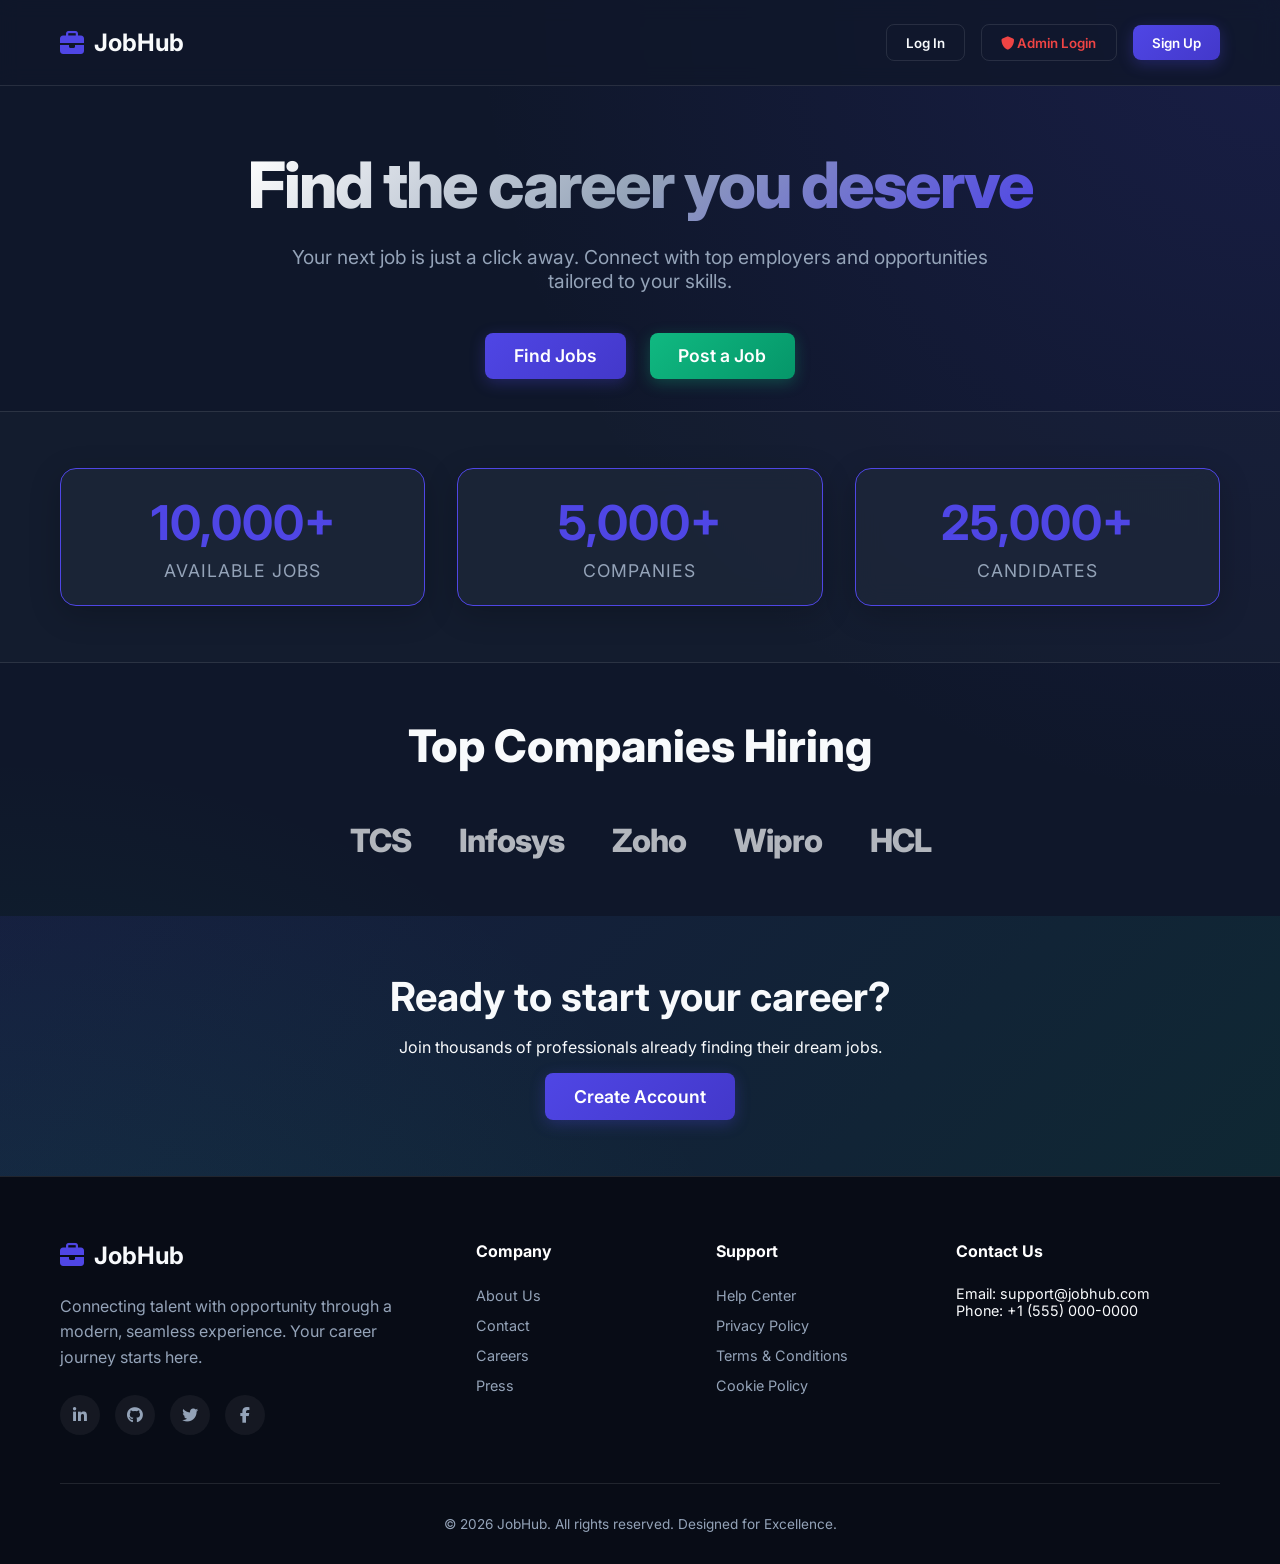
==== frontend/index.html @ 9da3684f "Initial commit for public repository" ====
<!DOCTYPE html>
<html lang="en">

<head>
    <meta charset="UTF-8">
    <meta name="viewport" content="width=device-width, initial-scale=1.0">
    <title>JobHub - Find Your Dream Career</title>
    <link href="https://fonts.googleapis.com/css2?family=Inter:wght@300;400;500;600;700&display=swap" rel="stylesheet">
    <link rel="stylesheet" href="css/style.css">
    <link rel="stylesheet" href="https://cdnjs.cloudflare.com/ajax/libs/font-awesome/6.4.0/css/all.min.css">
</head>

<body>
    <div id="toast-container"></div>

    <nav class="navbar">
        <div class="container nav-content">
            <div class="logo">
                <i class="fa-solid fa-briefcase"></i> JobHub
            </div>
            <div class="nav-links">
                <button class="btn btn-ghost" onclick="showLogin()">Log In</button>
                <button class="btn btn-ghost" style="color:var(--danger)" onclick="showLogin()"><i
                        class="fa-solid fa-shield"></i> Admin Login</button>
                <button class="btn btn-primary" onclick="showRegister()">Sign Up</button>
            </div>
        </div>
    </nav>

    <main class="hero-section">
        <div class="container hero-content">
            <div class="hero-text">
                <h1 class="fade-in">Find the career you deserve</h1>
                <p class="fade-in delay-1" style="max-width: 700px; margin: 0 auto 2.5rem;">
                    Your next job is just a click away. Connect with top employers and opportunities tailored to your
                    skills.
                </p>
                <div class="hero-buttons fade-in delay-2">
                    <button class="btn btn-primary btn-lg" onclick="showRegister('ROLE_JOB_SEEKER')">Find Jobs</button>
                    <button class="btn btn-secondary btn-lg" onclick="showRegister('ROLE_RECRUITER')">Post a
                        Job</button>
                </div>
            </div>
        </div>
    </main>

    <!-- Stats Section -->
    <section class="stats-section">
        <div class="container stats-grid-home">
            <div class="glass-card stat-item-home">
                <h2>10,000+</h2>
                <p>Available Jobs</p>
            </div>
            <div class="glass-card stat-item-home">
                <h2>5,000+</h2>
                <p>Companies</p>
            </div>
            <div class="glass-card stat-item-home">
                <h2>25,000+</h2>
                <p>Candidates</p>
            </div>
        </div>
    </section>

    <!-- Companies Section -->
    <section class="companies-section">
        <div class="container">
            <div class="section-title">
                <h2>Top Companies Hiring</h2>
            </div>
            <div class="companies-grid">
                <span class="company-logo">TCS</span>
                <span class="company-logo">Infosys</span>
                <span class="company-logo">Zoho</span>
                <span class="company-logo">Wipro</span>
                <span class="company-logo">HCL</span>
            </div>
        </div>
    </section>

    <!-- CTA Section -->
    <section class="cta-section">
        <div class="container">
            <div class="cta-content">
                <h2>Ready to start your career?</h2>
                <p class="text-muted mb-4 mt-2">Join thousands of professionals already finding their dream jobs.</p>
                <button class="btn btn-primary btn-lg mt-3" onclick="showRegister()">Create Account</button>
            </div>
        </div>
    </section>

    <!-- Footer -->
    <footer class="footer">
        <div class="container">
            <div class="footer-grid">
                <div class="footer-about">
                    <div class="footer-logo">
                        <i class="fa-solid fa-briefcase"></i> JobHub
                    </div>
                    <p>Connecting talent with opportunity through a modern, seamless experience. Your career journey
                        starts here.</p>
                    <div class="social-icons">
                        <a href="#"><i class="fa-brands fa-linkedin-in"></i></a>
                        <a href="#"><i class="fa-brands fa-github"></i></a>
                        <a href="#"><i class="fa-brands fa-twitter"></i></a>
                        <a href="#"><i class="fa-brands fa-facebook-f"></i></a>
                    </div>
                </div>
                <div class="footer-links">
                    <h4>Company</h4>
                    <ul>
                        <li><a href="#">About Us</a></li>
                        <li><a href="#">Contact</a></li>
                        <li><a href="#">Careers</a></li>
                        <li><a href="#">Press</a></li>
                    </ul>
                </div>
                <div class="footer-links">
                    <h4>Support</h4>
                    <ul>
                        <li><a href="#">Help Center</a></li>
                        <li><a href="#">Privacy Policy</a></li>
                        <li><a href="#">Terms & Conditions</a></li>
                        <li><a href="#">Cookie Policy</a></li>
                    </ul>
                </div>
                <div class="footer-links">
                    <h4>Contact Us</h4>
                    <p class="text-muted" style="font-size: 0.9rem;">Email: support@jobhub.com</p>
                    <p class="text-muted mt-2" style="font-size: 0.9rem;">Phone: +1 (555) 000-0000</p>
                </div>
            </div>
            <div class="footer-bottom">
                &copy; 2026 JobHub. All rights reserved. Designed for Excellence.
            </div>
        </div>
    </footer>

    <!-- Modal Overlay -->
    <div class="modal-overlay" id="auth-modal">
        <div class="modal-container glass-card">
            <span class="close-btn" onclick="closeModal()"><i class="fa-solid fa-times"></i></span>

            <!-- Login Form -->
            <div id="login-form" class="auth-form active">
                <h2>Welcome Back</h2>
                <p class="subtitle">Log in to manage your career</p>
                <form onsubmit="handleLogin(event)">
                    <div class="input-group">
                        <label for="login-email">Email</label>
                        <div class="input-icon">
                            <i class="fa-regular fa-envelope"></i>
                            <input type="email" id="login-email" placeholder="you@example.com" required>
                        </div>
                    </div>
                    <div class="input-group">
                        <label for="login-password">Password</label>
                        <div class="input-icon">
                            <i class="fa-solid fa-lock"></i>
                            <input type="password" id="login-password" placeholder="********" required>
                        </div>
                    </div>
                    <button type="submit" class="btn btn-primary btn-full">Sign In</button>
                </form>
                <div class="auth-switch">
                    Don't have an account? <a href="#" onclick="showRegister()">Sign up</a>
                </div>
            </div>

            <!-- Register Form -->
            <div id="register-form" class="auth-form" style="display: none;">
                <h2>Create Account</h2>
                <p class="subtitle">Join thousands of professionals</p>
                <form onsubmit="handleRegister(event)">
                    <div class="input-group">
                        <label for="reg-name">Full Name</label>
                        <div class="input-icon">
                            <i class="fa-regular fa-user"></i>
                            <input type="text" id="reg-name" placeholder="John Doe" required>
                        </div>
                    </div>
                    <div class="input-group">
                        <label for="reg-email">Email</label>
                        <div class="input-icon">
                            <i class="fa-regular fa-envelope"></i>
                            <input type="email" id="reg-email" placeholder="yourname@gmail.com" pattern=".+@gmail\.com"
                                title="Please use a @gmail.com address" required>
                        </div>
                    </div>
                    <div class="input-group">
                        <label for="reg-password">Password</label>
                        <div class="input-icon">
                            <i class="fa-solid fa-lock"></i>
                            <input type="password" id="reg-password" placeholder="********" required>
                        </div>
                    </div>
                    <div class="input-group">
                        <label for="reg-role">I want to...</label>
                        <select id="reg-role" class="styled-select" required
                            onchange="toggleRecruiterFields(this.value)">
                            <option value="ROLE_JOB_SEEKER">Find a job (Job Seeker)</option>
                            <option value="ROLE_RECRUITER">Hire talent (Recruiter)</option>
                        </select>
                    </div>

                    <div id="recruiter-fields" style="display: none;">
                        <div class="input-group">
                            <label for="reg-company-name">Company Name</label>
                            <div class="input-icon">
                                <i class="fa-solid fa-building"></i>
                                <input type="text" id="reg-company-name" placeholder="Acme Corp">
                            </div>
                        </div>
                        <div class="input-group">
                            <label for="reg-company-email">Official Company Email</label>
                            <div class="input-icon">
                                <i class="fa-solid fa-envelope-circle-check"></i>
                                <input type="email" id="reg-company-email" placeholder="hr@company.com">
                            </div>
                        </div>
                        <div class="input-group">
                            <label for="reg-company-website">Company Website</label>
                            <div class="input-icon">
                                <i class="fa-solid fa-globe"></i>
                                <input type="url" id="reg-company-website" placeholder="https://company.com">
                            </div>
                        </div>
                        <div class="input-group">
                            <label for="reg-company-id">Company Registration ID</label>
                            <div class="input-icon">
                                <i class="fa-solid fa-id-card"></i>
                                <input type="text" id="reg-company-id" placeholder="REG-123456">
                            </div>
                        </div>
                    </div>
                    <button type="submit" class="btn btn-primary btn-full">Create Account</button>
                </form>
                <div class="auth-switch">
                    Already have an account? <a href="#" onclick="showLogin()">Log in</a>
                </div>
            </div>
        </div>
    </div>

    <!-- Scripts -->
    <script src="js/api.js"></script>
    <script src="js/app.js"></script>
    <script>
        // Check if already logged in
        document.addEventListener('DOMContentLoaded', () => {
            const token = localStorage.getItem('token');
            const role = localStorage.getItem('role');
            if (token && role) {
                redirectBasedOnRole(role);
            }
        });
    </script>
</body>

</html>
---- frontend/css/style.css ----
:root {
    --primary: #4F46E5;
    --primary-hover: #4338CA;
    --secondary: #10B981;
    --secondary-hover: #059669;
    --dark-bg: #0F172A;
    --dark-card: rgba(30, 41, 59, 0.7);
    --text-light: #F8FAFC;
    --text-muted: #94A3B8;
    --danger: #EF4444;
    --glass-border: rgba(255, 255, 255, 0.1);
}

* {
    margin: 0;
    padding: 0;
    box-sizing: border-box;
    font-family: 'Inter', sans-serif;
}

body {
    background-color: var(--dark-bg);
    color: var(--text-light);
    min-height: 100vh;
    overflow-x: hidden;
    background-image: radial-gradient(circle at top right, rgba(79, 70, 229, 0.15), transparent 40%),
        radial-gradient(circle at bottom left, rgba(16, 185, 129, 0.15), transparent 40%);
}

.container {
    max-width: 1200px;
    margin: 0 auto;
    padding: 0 20px;
}

/* Typography & Utils */
h1,
h2,
h3,
h4 {
    font-weight: 700;
}

a {
    color: var(--primary);
    text-decoration: none;
    transition: all 0.3s;
}

a:hover {
    color: var(--primary-hover);
}

.mt-3 {
    margin-top: 1rem;
}

/* Buttons */
.btn {
    display: inline-block;
    padding: 0.6rem 1.2rem;
    border-radius: 8px;
    font-weight: 600;
    border: none;
    cursor: pointer;
    transition: all 0.3s ease;
    text-align: center;
}

.btn-primary {
    background: linear-gradient(135deg, var(--primary), var(--primary-hover));
    color: white;
    box-shadow: 0 4px 15px rgba(79, 70, 229, 0.3);
}

.btn-primary:hover {
    transform: translateY(-2px);
    box-shadow: 0 6px 20px rgba(79, 70, 229, 0.4);
}

.btn-secondary {
    background: linear-gradient(135deg, var(--secondary), var(--secondary-hover));
    color: white;
    box-shadow: 0 4px 15px rgba(16, 185, 129, 0.3);
}

.btn-secondary:hover {
    transform: translateY(-2px);
    box-shadow: 0 6px 20px rgba(16, 185, 129, 0.4);
}

.btn-ghost {
    background: transparent;
    color: var(--text-light);
    border: 1px solid var(--glass-border);
}

.btn-ghost:hover {
    background: rgba(255, 255, 255, 0.05);
}

.btn-danger {
    background: var(--danger);
    color: white;
}

.btn-lg {
    padding: 0.8rem 1.8rem;
    font-size: 1.1rem;
}

.btn-full {
    width: 100%;
}

/* Glassmorphism Cards */
.glass-card {
    background: var(--dark-card);
    backdrop-filter: blur(12px);
    -webkit-backdrop-filter: blur(12px);
    border: 1px solid var(--glass-border);
    border-radius: 16px;
    padding: 24px;
    box-shadow: 0 8px 32px rgba(0, 0, 0, 0.2);
    transition: transform 0.3s ease, box-shadow 0.3s ease;
}

.glass-card:hover {
    transform: translateY(-5px);
    border-color: rgba(255, 255, 255, 0.2);
}

/* Navbar */
.navbar {
    padding: 1.5rem 0;
    position: sticky;
    top: 0;
    z-index: 100;
    background: rgba(15, 23, 42, 0.8);
    backdrop-filter: blur(10px);
    border-bottom: 1px solid var(--glass-border);
}

.nav-content {
    display: flex;
    justify-content: space-between;
    align-items: center;
}

.logo {
    font-size: 1.5rem;
    font-weight: 700;
    color: var(--text-light);
    display: flex;
    align-items: center;
    gap: 10px;
}

.logo i {
    color: var(--primary);
}

.nav-links {
    display: flex;
    gap: 1rem;
    align-items: center;
}

/* Hero Section */
.hero-section {
    padding: 4rem 0 2rem;
    position: relative;
    z-index: 10;
}

.hero-content {
    display: flex;
    flex-direction: column;
    align-items: center;
    justify-content: center;
    text-align: center;
    gap: 2rem;
}

.hero-text h1 {
    font-size: 4rem;
    line-height: 1.1;
    margin-bottom: 1.5rem;
    background: linear-gradient(135deg, #fff 0%, #94A3B8 50%, #4F46E5 100%);
    -webkit-background-clip: text;
    background-clip: text;
    -webkit-text-fill-color: transparent;
    font-weight: 800;
    letter-spacing: -2px;
}

.text-gradient-premium {
    background: linear-gradient(135deg, #4F46E5, #10B981);
    -webkit-background-clip: text;
    background-clip: text;
    -webkit-text-fill-color: transparent;
}

.hero-text p {
    font-size: 1.2rem;
    color: var(--text-muted);
    margin-bottom: 2.5rem;
}

.hero-buttons {
    display: flex;
    gap: 1.5rem;
    justify-content: center;
    width: 100%;
}

/* Modals & Forms */
.modal-overlay {
    position: fixed;
    top: 0;
    left: 0;
    width: 100%;
    height: 100%;
    background: rgba(0, 0, 0, 0.6);
    backdrop-filter: blur(5px);
    display: flex;
    align-items: flex-start;
    /* Start from top to allow scrolling */
    justify-content: center;
    z-index: 1000;
    opacity: 0;
    pointer-events: none;
    transition: all 0.3s ease;
    overflow-y: auto;
    /* Allow overlay to scroll */
    padding: 2rem 1rem;
    /* Space around the modal */
}

.modal-overlay.active {
    opacity: 1;
    pointer-events: all;
}

.modal-container {
    width: 100%;
    max-width: 450px;
    position: relative;
    transform: scale(0.95);
    transition: transform 0.3s ease;
    margin: auto;
    /* Centering helper within flex-start overlay */
}

.modal-overlay.active .modal-container {
    transform: scale(1);
}

.close-btn {
    position: absolute;
    top: 15px;
    right: 20px;
    font-size: 1.2rem;
    cursor: pointer;
    color: var(--text-muted);
}

.close-btn:hover {
    color: white;
}

.auth-form {
    display: none;
}

.auth-form.active {
    display: block;
    animation: fadeIn 0.4s ease forwards;
}

.subtitle {
    color: var(--text-muted);
    margin-bottom: 1.5rem;
}

/* Inputs */
.input-group {
    margin-bottom: 1.2rem;
}

.input-group label {
    display: block;
    margin-bottom: 0.5rem;
    font-size: 0.9rem;
    color: var(--text-muted);
}

.input-icon {
    position: relative;
    display: flex;
    align-items: center;
}

.input-icon i {
    position: absolute;
    left: 15px;
    color: var(--text-muted);
}

.input-icon input,
.styled-select,
.styled-textarea {
    width: 100%;
    padding: 12px 15px 12px 40px;
    background: rgba(0, 0, 0, 0.2);
    border: 1px solid var(--glass-border);
    border-radius: 8px;
    color: white;
    font-size: 1rem;
    outline: none;
    transition: border-color 0.3s;
}

.styled-select,
.styled-textarea {
    padding-left: 15px;
}

.input-icon input:focus,
.styled-select:focus,
.styled-textarea:focus {
    border-color: var(--primary);
}

.auth-switch {
    text-align: center;
    margin-top: 1.5rem;
    font-size: 0.9rem;
    color: var(--text-muted);
}

/* Animations */
@keyframes fadeIn {
    from {
        opacity: 0;
        transform: translateY(10px);
    }

    to {
        opacity: 1;
        transform: translateY(0);
    }
}

.fade-in {
    opacity: 0;
    animation: fadeIn 0.8s ease forwards;
}

.delay-1 {
    animation-delay: 0.2s;
}

.delay-2 {
    animation-delay: 0.4s;
}

.delay-3 {
    animation-delay: 0.6s;
}

/* Dashboard Layout */
.dashboard-container {
    display: grid;
    grid-template-columns: 250px 1fr;
    gap: 2rem;
    padding: 2rem 0;
}

.sidebar .nav-item {
    display: block;
    padding: 12px 20px;
    color: var(--text-muted);
    border-radius: 8px;
    margin-bottom: 8px;
    transition: all 0.3s;
    cursor: pointer;
}

.sidebar .nav-item:hover,
.sidebar .nav-item.active {
    background: rgba(79, 70, 229, 0.1);
    color: var(--primary);
}

.sidebar .nav-item i {
    margin-right: 10px;
    width: 20px;
}

/* Job Cards List */
.jobs-list {
    display: grid;
    gap: 1.5rem;
}

.job-item {
    display: flex;
    justify-content: space-between;
    align-items: center;
}

.job-details h3 {
    margin-bottom: 0.5rem;
}

.job-meta {
    display: flex;
    gap: 15px;
    color: var(--text-muted);
    font-size: 0.9rem;
}

.job-meta i {
    margin-right: 5px;
}

/* Toast Notifications */
#toast-container {
    position: fixed;
    bottom: 20px;
    right: 20px;
    z-index: 9999;
}

.toast {
    background: var(--dark-card);
    backdrop-filter: blur(10px);
    border-left: 4px solid var(--primary);
    padding: 15px 25px;
    border-radius: 8px;
    margin-top: 10px;
    color: white;
    box-shadow: 0 4px 12px rgba(0, 0, 0, 0.3);
    animation: slideIn 0.3s ease forwards;
    display: flex;
    align-items: center;
    gap: 10px;
}

.toast.error {
    border-left-color: var(--danger);
}

.toast.success {
    border-left-color: var(--secondary);
}

@keyframes slideIn {
    from {
        transform: translateX(100%);
        opacity: 0;
    }

    to {
        transform: translateX(0);
        opacity: 1;
    }
}

/* Futuristic Hero Card */
.futuristic-card {
    position: relative;
    overflow: hidden;
    max-width: 400px;
}

.futuristic-card::before {
    content: '';
    position: absolute;
    top: -50%;
    left: -50%;
    width: 200%;
    height: 200%;
    background: conic-gradient(transparent, var(--primary), transparent 30%);
    animation: rotate 10s linear infinite;
    z-index: -1;
    opacity: 0.3;
}

@keyframes rotate {
    100% {
        transform: rotate(360deg);
    }
}

.match-score {
    position: absolute;
    top: 20px;
    right: 20px;
    width: 50px;
    height: 50px;
    border: 3px solid var(--secondary);
    border-radius: 50%;
    display: flex;
    align-items: center;
    justify-content: center;
    font-size: 0.8rem;
    font-weight: 700;
    color: var(--secondary);
    background: rgba(16, 185, 129, 0.1);
}

.mockup-logo-circle {
    width: 50px;
    height: 50px;
    background: linear-gradient(135deg, #FF3D00, #FFEA00);
    border-radius: 12px;
    display: flex;
    align-items: center;
    justify-content: center;
    font-size: 1.5rem;
    margin-bottom: 15px;
}

.tag-blue {
    background: rgba(59, 130, 246, 0.2) !important;
    color: #60A5FA !important;
}

.tag-purple {
    background: rgba(167, 139, 250, 0.2) !important;
    color: #A78BFA !important;
}

.tag-gold {
    background: rgba(251, 191, 36, 0.2) !important;
    color: #FBBF24 !important;
}

.mockup-footer {
    display: flex;
    justify-content: space-between;
    align-items: center;
}

.salary-box {
    font-size: 0.9rem;
    color: var(--text-muted);
}

.tag {
    padding: 4px 10px;
    border-radius: 6px;
    font-size: 0.8rem;
    background: rgba(255, 255, 255, 0.05);
    margin-right: 5px;
}

/* Landing Page Overhaul Styles */
section {
    padding: 3.5rem 0;
}

.section-title {
    text-align: center;
    margin-bottom: 3rem;
}

.section-title h2 {
    font-size: 2.8rem;
    color: var(--text-light);
    font-weight: 800;
}

/* Stats Section */
.stats-section {
    background: rgba(30, 41, 59, 0.3);
    border-top: 1px solid var(--glass-border);
    border-bottom: 1px solid var(--glass-border);
}

.stats-grid-home {
    display: grid;
    grid-template-columns: repeat(auto-fit, minmax(250px, 1fr));
    gap: 2rem;
}

.stat-item-home {
    text-align: center;
    border-color: var(--primary);
}

.stat-item-home h2 {
    font-size: 3rem;
    color: var(--primary);
    margin-bottom: 0.5rem;
}

.stat-item-home p {
    color: var(--text-muted);
    font-size: 1.1rem;
    text-transform: uppercase;
    letter-spacing: 1px;
}

/* Companies Section */
.companies-grid {
    display: flex;
    flex-wrap: wrap;
    justify-content: center;
    gap: 3rem;
    align-items: center;
    opacity: 0.7;
}

.company-logo {
    font-size: 2rem;
    font-weight: 800;
    color: var(--text-light);
    letter-spacing: -1px;
    transition: opacity 0.3s;
}

.company-logo:hover {
    opacity: 1;
    color: var(--primary);
}

/* Testimonials */
.testimonial-card {
    max-width: 800px;
    margin: 0 auto;
    text-align: center;
}

.testimonial-card blockquote {
    font-size: 1.5rem;
    font-style: italic;
    line-height: 1.6;
    margin-bottom: 1.5rem;
    color: var(--text-light);
}

.testimonial-author {
    color: var(--primary);
    font-weight: 600;
}

/* CTA Section */
.cta-section {
    background: linear-gradient(135deg, rgba(79, 70, 229, 0.1), rgba(16, 185, 129, 0.1));
}

.cta-content {
    text-align: center;
}

.cta-content h2 {
    font-size: 2.5rem;
    margin-bottom: 1rem;
}

/* Footer */
.footer {
    padding: 4rem 0 2rem;
    background: #080C16;
    border-top: 1px solid var(--glass-border);
}

.footer-grid {
    display: grid;
    grid-template-columns: 2fr 1fr 1fr 1.5fr;
    gap: 4rem;
    margin-bottom: 3rem;
}

.footer-logo {
    font-size: 1.5rem;
    font-weight: 700;
    margin-bottom: 1.5rem;
    display: flex;
    align-items: center;
    gap: 10px;
}

.footer-logo i {
    color: var(--primary);
}

.footer-about p {
    color: var(--text-muted);
    line-height: 1.6;
}

.footer-links h4 {
    margin-bottom: 1.5rem;
    color: white;
}

.footer-links ul {
    list-style: none;
}

.footer-links li {
    margin-bottom: 10px;
}

.footer-links a {
    color: var(--text-muted);
    font-size: 0.9rem;
}

.footer-links a:hover {
    color: var(--primary);
}

.social-icons {
    display: flex;
    gap: 15px;
    margin-top: 1.5rem;
}

.social-icons a {
    width: 40px;
    height: 40px;
    border-radius: 50%;
    background: rgba(255, 255, 255, 0.05);
    display: flex;
    align-items: center;
    justify-content: center;
    color: var(--text-muted);
    transition: all 0.3s;
}

.social-icons a:hover {
    background: var(--primary);
    color: white;
    transform: translateY(-3px);
}

.footer-bottom {
    text-align: center;
    padding-top: 2rem;
    border-top: 1px solid var(--glass-border);
    color: var(--text-muted);
    font-size: 0.85rem;
}

@media (max-width: 768px) {
    .hero-content {
        grid-template-columns: 1fr;
        text-align: center;
    }

    .hero-buttons {
        justify-content: center;
    }

    .footer-grid {
        grid-template-columns: 1fr 1fr;
    }
}
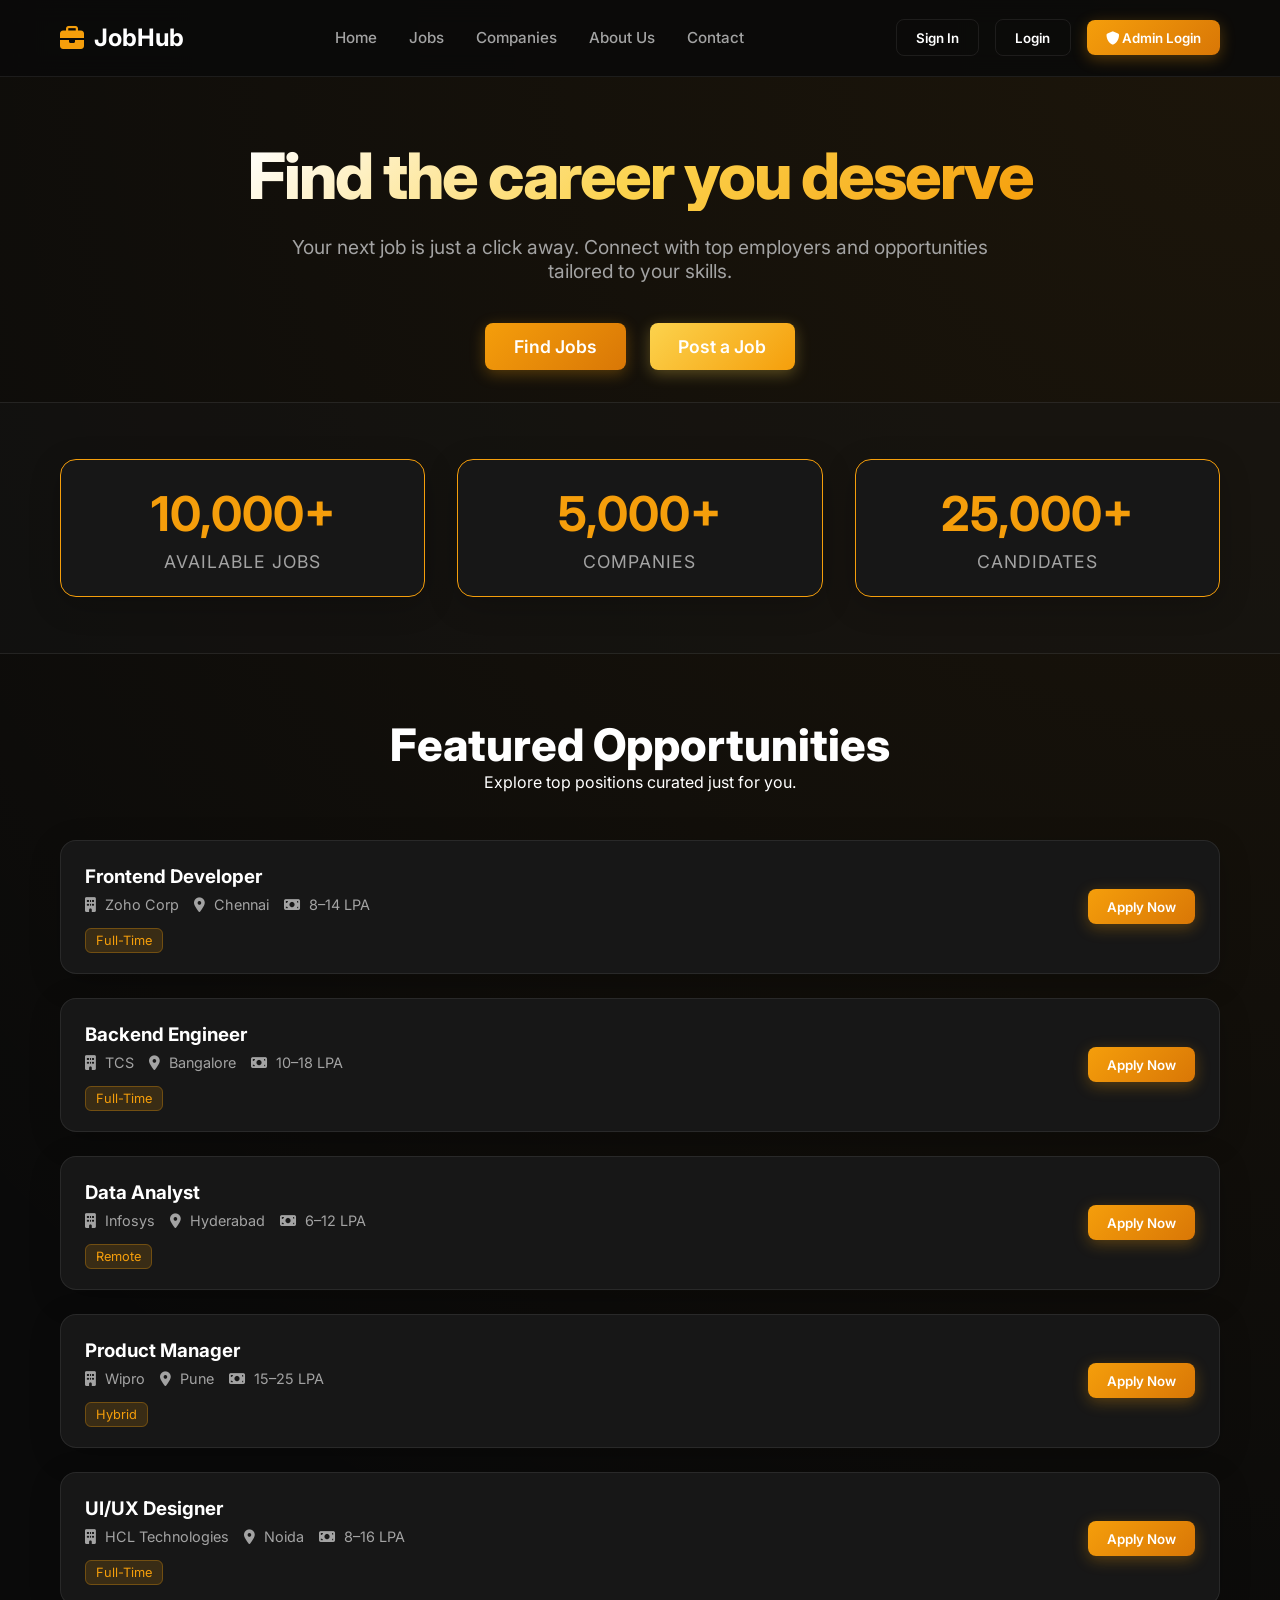
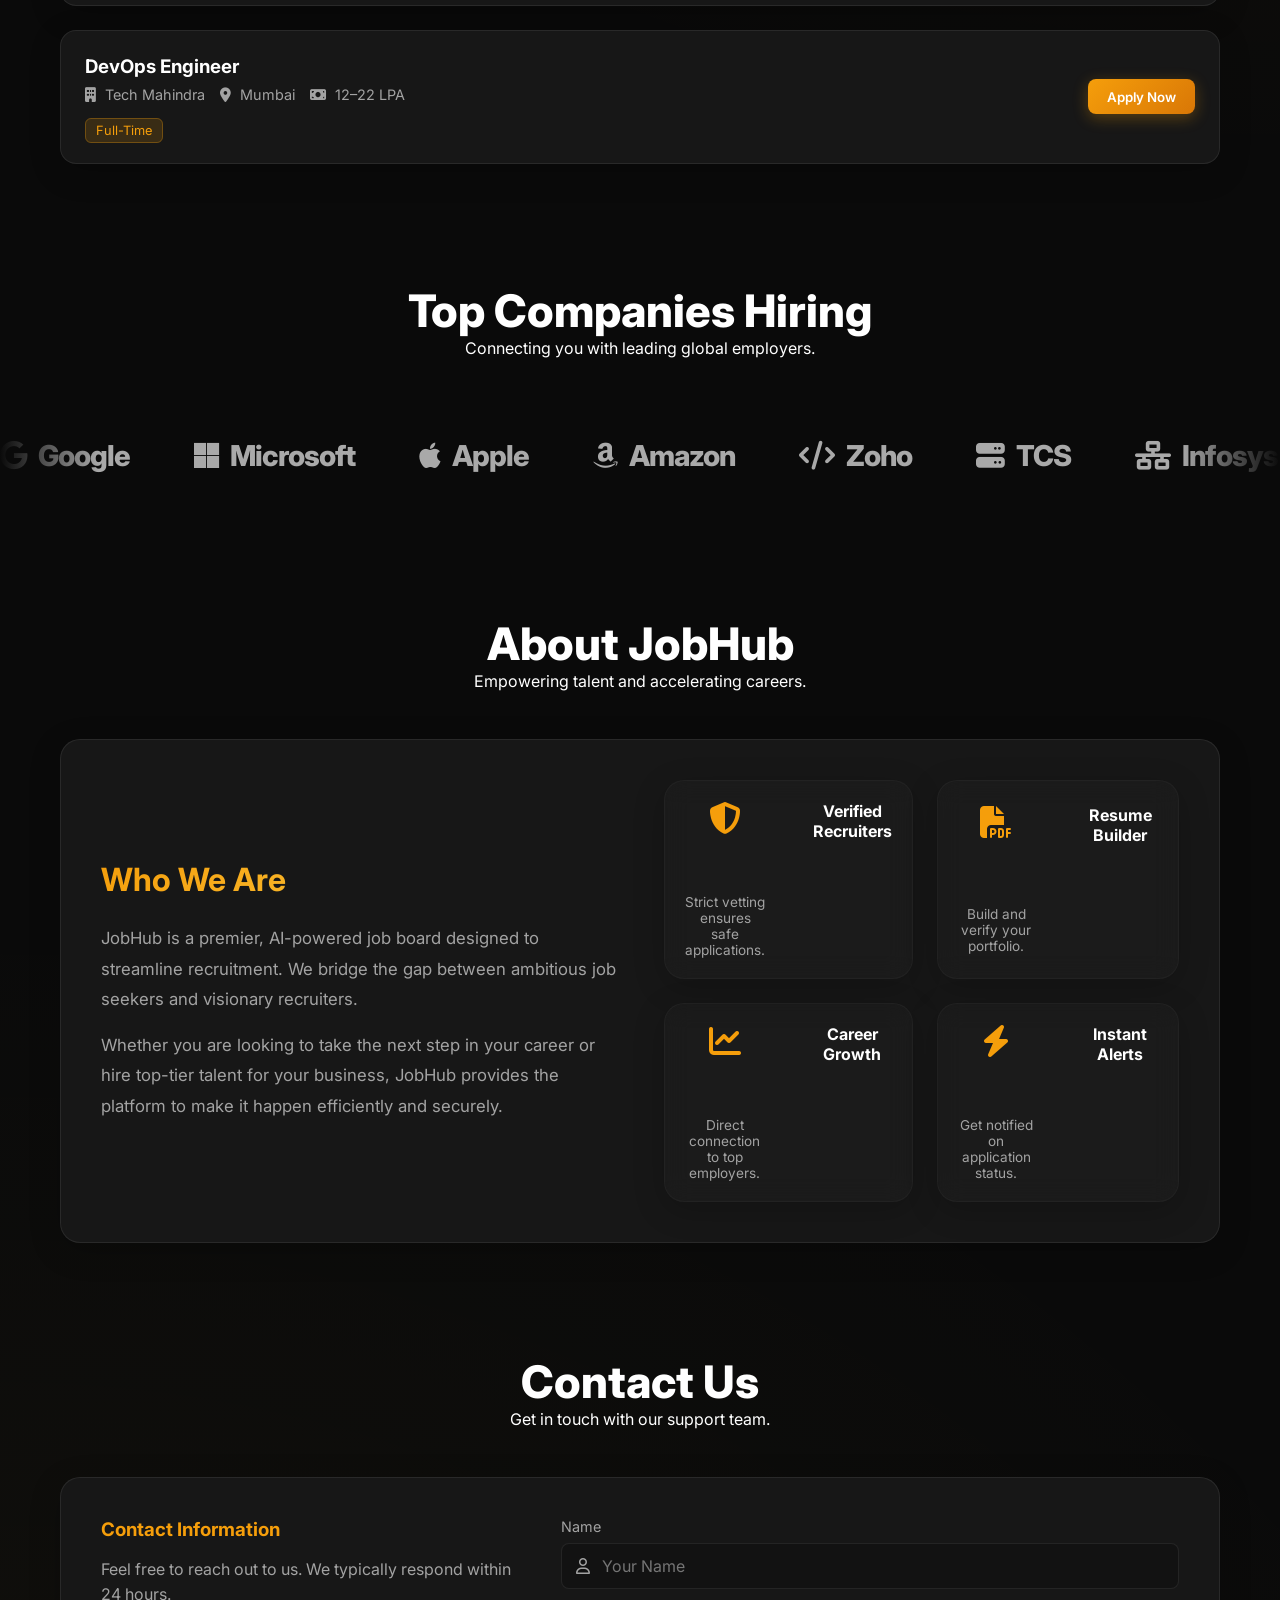
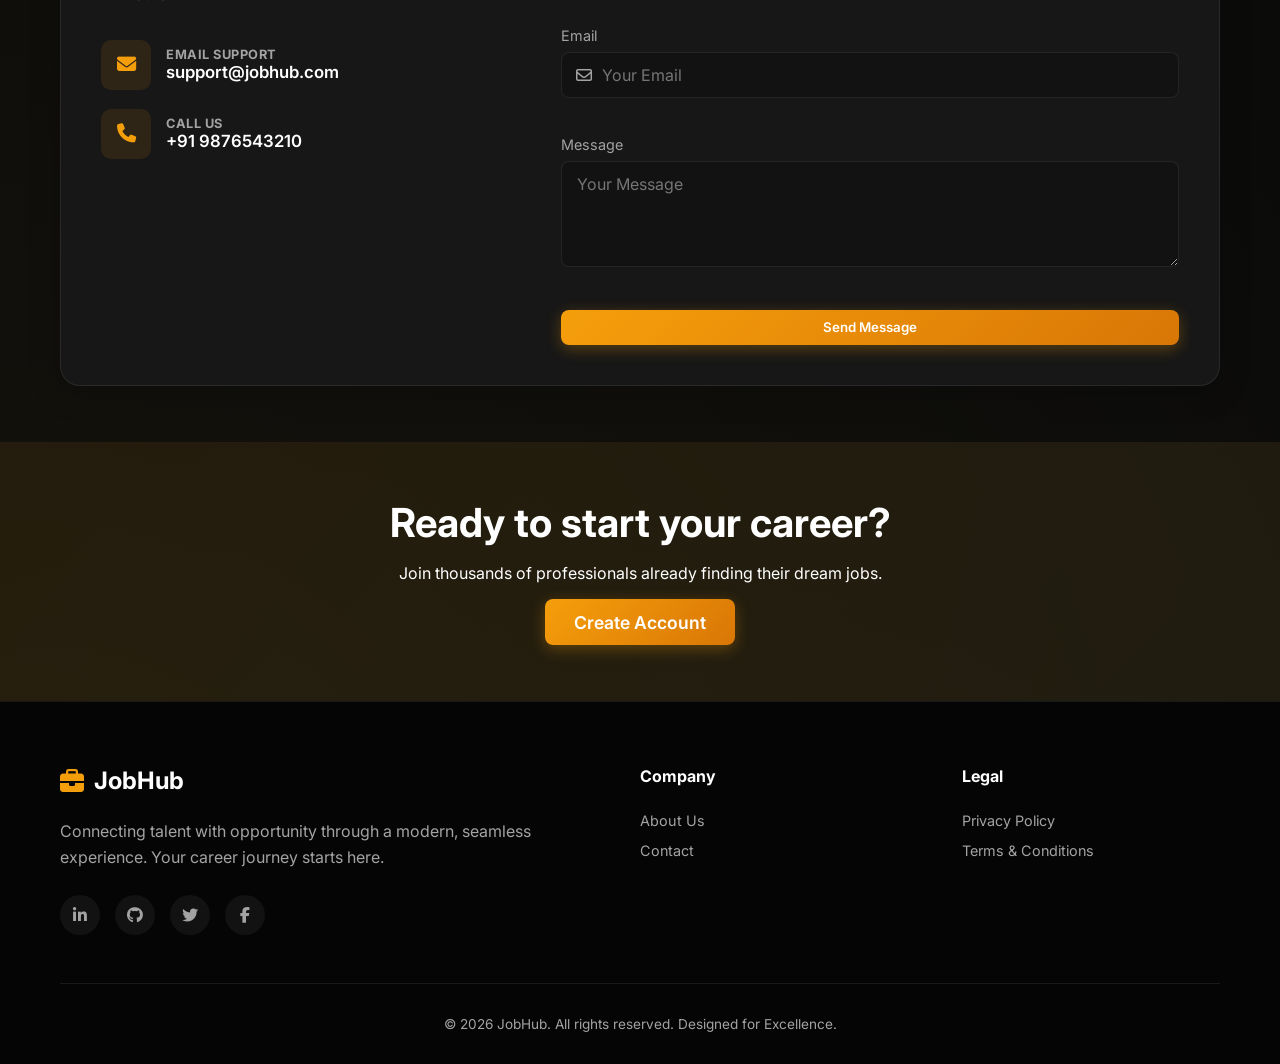
==== commit 4dde6240: "Restructure homepage: new navbar, Featured Jobs, marquee companies, About Us, Contact section, updat" ====
--- a/frontend/index.html
+++ b/frontend/index.html
@@ -18,16 +18,22 @@
             <div class="logo">
                 <i class="fa-solid fa-briefcase"></i> JobHub
             </div>
+            <div class="nav-menu">
+                <a href="#" class="nav-link">Home</a>
+                <a href="#featured-jobs" class="nav-link">Jobs</a>
+                <a href="#companies" class="nav-link">Companies</a>
+                <a href="#about" class="nav-link">About Us</a>
+                <a href="#contact" class="nav-link">Contact</a>
+            </div>
             <div class="nav-links">
-                <button class="btn btn-ghost" onclick="showLogin()">Log In</button>
-                <button class="btn btn-ghost" style="color:var(--danger)" onclick="showLogin()"><i
-                        class="fa-solid fa-shield"></i> Admin Login</button>
-                <button class="btn btn-primary" onclick="showRegister()">Sign Up</button>
+                <button class="btn btn-ghost" onclick="showRegister()">Sign In</button>
+                <button class="btn btn-ghost" onclick="showLogin(false)">Login</button>
+                <button class="btn btn-primary" onclick="showLogin(true)"><i class="fa-solid fa-shield"></i> Admin Login</button>
             </div>
         </div>
     </nav>
 
-    <main class="hero-section">
+    <main id="home" class="hero-section">
         <div class="container hero-content">
             <div class="hero-text">
                 <h1 class="fade-in">Find the career you deserve</h1>
@@ -62,18 +68,155 @@
         </div>
     </section>
 
-    <!-- Companies Section -->
-    <section class="companies-section">
+    <!-- Featured Jobs Section -->
+    <section id="featured-jobs" class="featured-jobs-section" style="padding: 4rem 0;">
+        <div class="container">
+            <div class="section-title">
+                <h2>Featured Opportunities</h2>
+                <p class="text-muted mt-2">Explore top positions curated just for you.</p>
+            </div>
+            <div id="featured-jobs-grid" class="jobs-list mt-4">
+                <!-- Loaded dynamically or filled with fallback mock jobs -->
+            </div>
+        </div>
+    </section>
+
+    <!-- Top Companies Section (Marquee Carousel) -->
+    <section id="companies" class="companies-section">
         <div class="container">
             <div class="section-title">
                 <h2>Top Companies Hiring</h2>
-            </div>
-            <div class="companies-grid">
-                <span class="company-logo">TCS</span>
-                <span class="company-logo">Infosys</span>
-                <span class="company-logo">Zoho</span>
-                <span class="company-logo">Wipro</span>
-                <span class="company-logo">HCL</span>
+                <p class="text-muted mt-2">Connecting you with leading global employers.</p>
+            </div>
+        </div>
+        <div class="companies-carousel">
+            <div class="marquee-track">
+                <!-- 10 unique company items, duplicated for infinite scroll -->
+                <div class="marquee-item"><i class="fa-brands fa-google"></i> Google</div>
+                <div class="marquee-item"><i class="fa-brands fa-microsoft"></i> Microsoft</div>
+                <div class="marquee-item"><i class="fa-brands fa-apple"></i> Apple</div>
+                <div class="marquee-item"><i class="fa-brands fa-amazon"></i> Amazon</div>
+                <div class="marquee-item"><i class="fa-solid fa-code"></i> Zoho</div>
+                <div class="marquee-item"><i class="fa-solid fa-server"></i> TCS</div>
+                <div class="marquee-item"><i class="fa-solid fa-network-wired"></i> Infosys</div>
+                <div class="marquee-item"><i class="fa-brands fa-meta"></i> Meta</div>
+                <div class="marquee-item"><i class="fa-solid fa-bolt"></i> Wipro</div>
+                <div class="marquee-item"><i class="fa-solid fa-terminal"></i> HCL</div>
+                <!-- Duplicate for seamless loop -->
+                <div class="marquee-item"><i class="fa-brands fa-google"></i> Google</div>
+                <div class="marquee-item"><i class="fa-brands fa-microsoft"></i> Microsoft</div>
+                <div class="marquee-item"><i class="fa-brands fa-apple"></i> Apple</div>
+                <div class="marquee-item"><i class="fa-brands fa-amazon"></i> Amazon</div>
+                <div class="marquee-item"><i class="fa-solid fa-code"></i> Zoho</div>
+                <div class="marquee-item"><i class="fa-solid fa-server"></i> TCS</div>
+                <div class="marquee-item"><i class="fa-solid fa-network-wired"></i> Infosys</div>
+                <div class="marquee-item"><i class="fa-brands fa-meta"></i> Meta</div>
+                <div class="marquee-item"><i class="fa-solid fa-bolt"></i> Wipro</div>
+                <div class="marquee-item"><i class="fa-solid fa-terminal"></i> HCL</div>
+            </div>
+        </div>
+    </section>
+
+    <!-- About Us Section -->
+    <section id="about" class="about-section">
+        <div class="container">
+            <div class="section-title">
+                <h2>About JobHub</h2>
+                <p class="text-muted mt-2">Empowering talent and accelerating careers.</p>
+            </div>
+            <div class="glass-card">
+                <div>
+                    <h3 class="text-gradient-premium" style="font-size: 2rem; margin-bottom: 1.5rem;">Who We Are</h3>
+                    <p style="color: var(--text-muted); line-height: 1.8; font-size: 1.05rem;">
+                        JobHub is a premier, AI-powered job board designed to streamline recruitment. We bridge the gap between ambitious job seekers and visionary recruiters.
+                    </p>
+                    <p class="mt-3" style="color: var(--text-muted); line-height: 1.8; font-size: 1.05rem;">
+                        Whether you are looking to take the next step in your career or hire top-tier talent for your business, JobHub provides the platform to make it happen efficiently and securely.
+                    </p>
+                </div>
+                <div style="display: grid; grid-template-columns: 1fr 1fr; gap: 1.5rem;">
+                    <div class="glass-card" style="text-align: center; padding: 20px; background: rgba(255,255,255,0.02); border-color: rgba(255,255,255,0.03); transform: none;">
+                        <i class="fa-solid fa-shield-halved" style="font-size: 2rem; color: var(--primary); margin-bottom: 10px;"></i>
+                        <h4 style="margin-bottom: 5px;">Verified Recruiters</h4>
+                        <p style="font-size: 0.85rem; color: var(--text-muted);">Strict vetting ensures safe applications.</p>
+                    </div>
+                    <div class="glass-card" style="text-align: center; padding: 20px; background: rgba(255,255,255,0.02); border-color: rgba(255,255,255,0.03); transform: none;">
+                        <i class="fa-solid fa-file-pdf" style="font-size: 2rem; color: var(--primary); margin-bottom: 10px;"></i>
+                        <h4 style="margin-bottom: 5px;">Resume Builder</h4>
+                        <p style="font-size: 0.85rem; color: var(--text-muted);">Build and verify your portfolio.</p>
+                    </div>
+                    <div class="glass-card" style="text-align: center; padding: 20px; background: rgba(255,255,255,0.02); border-color: rgba(255,255,255,0.03); transform: none;">
+                        <i class="fa-solid fa-chart-line" style="font-size: 2rem; color: var(--primary); margin-bottom: 10px;"></i>
+                        <h4 style="margin-bottom: 5px;">Career Growth</h4>
+                        <p style="font-size: 0.85rem; color: var(--text-muted);">Direct connection to top employers.</p>
+                    </div>
+                    <div class="glass-card" style="text-align: center; padding: 20px; background: rgba(255,255,255,0.02); border-color: rgba(255,255,255,0.03); transform: none;">
+                        <i class="fa-solid fa-bolt" style="font-size: 2rem; color: var(--primary); margin-bottom: 10px;"></i>
+                        <h4 style="margin-bottom: 5px;">Instant Alerts</h4>
+                        <p style="font-size: 0.85rem; color: var(--text-muted);">Get notified on application status.</p>
+                    </div>
+                </div>
+            </div>
+        </div>
+    </section>
+
+    <!-- Contact Section -->
+    <section id="contact" class="contact-section">
+        <div class="container">
+            <div class="section-title">
+                <h2>Contact Us</h2>
+                <p class="text-muted mt-2">Get in touch with our support team.</p>
+            </div>
+            <div class="glass-card">
+                <div style="display: flex; flex-direction: column; gap: 2rem;">
+                    <div>
+                        <h3 style="margin-bottom: 1rem; color: var(--primary);">Contact Information</h3>
+                        <p style="color: var(--text-muted); line-height: 1.6;">Feel free to reach out to us. We typically respond within 24 hours.</p>
+                    </div>
+                    <div style="display: flex; flex-direction: column; gap: 1.2rem;">
+                        <div style="display: flex; align-items: center; gap: 15px;">
+                            <div style="width: 50px; height: 50px; border-radius: 10px; background: rgba(245,158,11,0.1); display: flex; align-items: center; justify-content: center; color: var(--primary);">
+                                <i class="fa-solid fa-envelope" style="font-size: 1.2rem;"></i>
+                            </div>
+                            <div>
+                                <h4 style="font-size: 0.8rem; color: var(--text-muted); text-transform: uppercase; letter-spacing: 0.5px;">Email Support</h4>
+                                <a href="mailto:support@jobhub.com" style="color: #fff; font-weight: 600; font-size: 1.05rem;">support@jobhub.com</a>
+                            </div>
+                        </div>
+                        <div style="display: flex; align-items: center; gap: 15px;">
+                            <div style="width: 50px; height: 50px; border-radius: 10px; background: rgba(245,158,11,0.1); display: flex; align-items: center; justify-content: center; color: var(--primary);">
+                                <i class="fa-solid fa-phone" style="font-size: 1.2rem;"></i>
+                            </div>
+                            <div>
+                                <h4 style="font-size: 0.8rem; color: var(--text-muted); text-transform: uppercase; letter-spacing: 0.5px;">Call Us</h4>
+                                <a href="tel:+919876543210" style="color: #fff; font-weight: 600; font-size: 1.05rem;">+91 9876543210</a>
+                            </div>
+                        </div>
+                    </div>
+                </div>
+                <div>
+                    <form onsubmit="handleContactSubmit(event)" style="display: flex; flex-direction: column; gap: 1.2rem;">
+                        <div class="input-group">
+                            <label>Name</label>
+                            <div class="input-icon">
+                                <i class="fa-regular fa-user"></i>
+                                <input type="text" id="contact-name" placeholder="Your Name" required>
+                            </div>
+                        </div>
+                        <div class="input-group">
+                            <label>Email</label>
+                            <div class="input-icon">
+                                <i class="fa-regular fa-envelope"></i>
+                                <input type="email" id="contact-email" placeholder="Your Email" required>
+                            </div>
+                        </div>
+                        <div class="input-group">
+                            <label>Message</label>
+                            <textarea id="contact-message" class="styled-select" rows="4" placeholder="Your Message" style="padding-left: 15px; resize: vertical;" required></textarea>
+                        </div>
+                        <button type="submit" class="btn btn-primary btn-full mt-2">Send Message</button>
+                    </form>
+                </div>
             </div>
         </div>
     </section>
@@ -92,13 +235,12 @@
     <!-- Footer -->
     <footer class="footer">
         <div class="container">
-            <div class="footer-grid">
+            <div class="footer-grid" style="grid-template-columns: 2fr 1fr 1fr; gap: 4rem;">
                 <div class="footer-about">
                     <div class="footer-logo">
                         <i class="fa-solid fa-briefcase"></i> JobHub
                     </div>
-                    <p>Connecting talent with opportunity through a modern, seamless experience. Your career journey
-                        starts here.</p>
+                    <p>Connecting talent with opportunity through a modern, seamless experience. Your career journey starts here.</p>
                     <div class="social-icons">
                         <a href="#"><i class="fa-brands fa-linkedin-in"></i></a>
                         <a href="#"><i class="fa-brands fa-github"></i></a>
@@ -109,25 +251,16 @@
                 <div class="footer-links">
                     <h4>Company</h4>
                     <ul>
-                        <li><a href="#">About Us</a></li>
-                        <li><a href="#">Contact</a></li>
-                        <li><a href="#">Careers</a></li>
-                        <li><a href="#">Press</a></li>
+                        <li><a href="#about">About Us</a></li>
+                        <li><a href="#contact">Contact</a></li>
                     </ul>
                 </div>
                 <div class="footer-links">
-                    <h4>Support</h4>
+                    <h4>Legal</h4>
                     <ul>
-                        <li><a href="#">Help Center</a></li>
                         <li><a href="#">Privacy Policy</a></li>
                         <li><a href="#">Terms & Conditions</a></li>
-                        <li><a href="#">Cookie Policy</a></li>
                     </ul>
-                </div>
-                <div class="footer-links">
-                    <h4>Contact Us</h4>
-                    <p class="text-muted" style="font-size: 0.9rem;">Email: support@jobhub.com</p>
-                    <p class="text-muted mt-2" style="font-size: 0.9rem;">Phone: +1 (555) 000-0000</p>
                 </div>
             </div>
             <div class="footer-bottom">
@@ -150,7 +283,7 @@
                         <label for="login-email">Email</label>
                         <div class="input-icon">
                             <i class="fa-regular fa-envelope"></i>
-                            <input type="email" id="login-email" placeholder="you@example.com" required>
+                            <input type="email" id="login-email" placeholder="Email" required>
                         </div>
                     </div>
                     <div class="input-group">
@@ -176,14 +309,14 @@
                         <label for="reg-name">Full Name</label>
                         <div class="input-icon">
                             <i class="fa-regular fa-user"></i>
-                            <input type="text" id="reg-name" placeholder="John Doe" required>
+                            <input type="text" id="reg-name" placeholder="Full Name" required>
                         </div>
                     </div>
                     <div class="input-group">
                         <label for="reg-email">Email</label>
                         <div class="input-icon">
                             <i class="fa-regular fa-envelope"></i>
-                            <input type="email" id="reg-email" placeholder="yourname@gmail.com" pattern=".+@gmail\.com"
+                            <input type="email" id="reg-email" placeholder="Email (Gmail only)" pattern=".+@gmail\.com"
                                 title="Please use a @gmail.com address" required>
                         </div>
                     </div>
@@ -208,35 +341,42 @@
                             <label for="reg-company-name">Company Name</label>
                             <div class="input-icon">
                                 <i class="fa-solid fa-building"></i>
-                                <input type="text" id="reg-company-name" placeholder="Acme Corp">
+                                <input type="text" id="reg-company-name" placeholder="Company Name">
                             </div>
                         </div>
                         <div class="input-group">
                             <label for="reg-company-email">Official Company Email</label>
                             <div class="input-icon">
                                 <i class="fa-solid fa-envelope-circle-check"></i>
-                                <input type="email" id="reg-company-email" placeholder="hr@company.com">
+                                <input type="email" id="reg-company-email" placeholder="Official Email">
                             </div>
                         </div>
                         <div class="input-group">
                             <label for="reg-company-website">Company Website</label>
                             <div class="input-icon">
                                 <i class="fa-solid fa-globe"></i>
-                                <input type="url" id="reg-company-website" placeholder="https://company.com">
+                                <input type="url" id="reg-company-website" placeholder="Website URL">
                             </div>
                         </div>
                         <div class="input-group">
                             <label for="reg-company-id">Company Registration ID</label>
                             <div class="input-icon">
                                 <i class="fa-solid fa-id-card"></i>
-                                <input type="text" id="reg-company-id" placeholder="REG-123456">
-                            </div>
+                                <input type="text" id="reg-company-id" placeholder="Registration ID">
+                            </div>
+                        </div>
+                        <div class="input-group">
+                            <label for="reg-auth-letter">Authorization Letter (PDF/Image)</label>
+                            <input type="file" id="reg-auth-letter" accept=".pdf,.png,.jpg,.jpeg" class="styled-select"
+                                style="padding: 10px;">
+                            <p style="font-size: 0.75rem; color: var(--text-muted); margin-top: 5px;">A letter from your
+                                company proving you are authorized to recruit.</p>
                         </div>
                     </div>
                     <button type="submit" class="btn btn-primary btn-full">Create Account</button>
                 </form>
                 <div class="auth-switch">
-                    Already have an account? <a href="#" onclick="showLogin()">Log in</a>
+                    Already have an account? <a href="#" onclick="showLogin(false)">Log in</a>
                 </div>
             </div>
         </div>
@@ -252,8 +392,81 @@
             const role = localStorage.getItem('role');
             if (token && role) {
                 redirectBasedOnRole(role);
+                return;
             }
+            loadFeaturedJobs();
         });
+
+        async function loadFeaturedJobs() {
+            const grid = document.getElementById('featured-jobs-grid');
+            try {
+                const allJobs = await api.seeker.searchJobs('');
+                const jobs = allJobs.filter(j => j.status === 'APPROVED').slice(0, 6);
+                if (jobs.length === 0) {
+                    showMockJobs(grid);
+                    return;
+                }
+                grid.innerHTML = jobs.map(job => `
+                    <div class="glass-card job-item">
+                        <div class="job-details">
+                            <h3>${job.title}</h3>
+                            <div class="job-meta">
+                                <span><i class="fa-solid fa-building"></i> ${job.recruiter ? job.recruiter.companyName : 'N/A'}</span>
+                                <span><i class="fa-solid fa-location-dot"></i> ${job.location}</span>
+                                <span><i class="fa-solid fa-money-bill"></i> ${job.salary || 'Competitive'} LPA</span>
+                            </div>
+                            <p class="mt-3" style="font-size: 0.9rem; color: var(--text-muted);">${(job.description || '').substring(0, 120)}...</p>
+                        </div>
+                        <button class="btn btn-primary" onclick="showRegister('ROLE_JOB_SEEKER')">Apply Now</button>
+                    </div>
+                `).join('');
+            } catch (e) {
+                showMockJobs(grid);
+            }
+        }
+
+        function showMockJobs(grid) {
+            const mockJobs = [
+                { title: 'Frontend Developer', company: 'Zoho Corp', location: 'Chennai', salary: '8–14 LPA', tag: 'Full-Time' },
+                { title: 'Backend Engineer', company: 'TCS', location: 'Bangalore', salary: '10–18 LPA', tag: 'Full-Time' },
+                { title: 'Data Analyst', company: 'Infosys', location: 'Hyderabad', salary: '6–12 LPA', tag: 'Remote' },
+                { title: 'Product Manager', company: 'Wipro', location: 'Pune', salary: '15–25 LPA', tag: 'Hybrid' },
+                { title: 'UI/UX Designer', company: 'HCL Technologies', location: 'Noida', salary: '8–16 LPA', tag: 'Full-Time' },
+                { title: 'DevOps Engineer', company: 'Tech Mahindra', location: 'Mumbai', salary: '12–22 LPA', tag: 'Full-Time' },
+            ];
+            grid.innerHTML = mockJobs.map(job => `
+                <div class="glass-card job-item">
+                    <div class="job-details">
+                        <h3>${job.title}</h3>
+                        <div class="job-meta">
+                            <span><i class="fa-solid fa-building"></i> ${job.company}</span>
+                            <span><i class="fa-solid fa-location-dot"></i> ${job.location}</span>
+                            <span><i class="fa-solid fa-money-bill"></i> ${job.salary}</span>
+                        </div>
+                        <div class="mt-3">
+                            <span class="tag" style="background: rgba(245,158,11,0.15); color: var(--primary); border: 1px solid rgba(245,158,11,0.3);">${job.tag}</span>
+                        </div>
+                    </div>
+                    <button class="btn btn-primary" onclick="showRegister('ROLE_JOB_SEEKER')">Apply Now</button>
+                </div>
+            `).join('');
+        }
+
+        function handleContactSubmit(e) {
+            e.preventDefault();
+            const btn = e.target.querySelector('button[type="submit"]');
+            const originalText = btn.innerText;
+            btn.innerText = 'Sending...';
+            btn.disabled = true;
+            setTimeout(() => {
+                document.getElementById('contact-name').value = '';
+                document.getElementById('contact-email').value = '';
+                document.getElementById('contact-message').value = '';
+                btn.innerText = originalText;
+                btn.disabled = false;
+                showToast('Message sent! We will get back to you within 24 hours.', 'success');
+            }, 1000);
+        }
     </script>
 </body>
 
--- a/frontend/css/style.css
+++ b/frontend/css/style.css
@@ -1,14 +1,14 @@
 :root {
-    --primary: #4F46E5;
-    --primary-hover: #4338CA;
-    --secondary: #10B981;
-    --secondary-hover: #059669;
-    --dark-bg: #0F172A;
-    --dark-card: rgba(30, 41, 59, 0.7);
-    --text-light: #F8FAFC;
-    --text-muted: #94A3B8;
+    --primary: #F59E0B;
+    --primary-hover: #D97706;
+    --secondary: #FCD34D;
+    --secondary-hover: #F59E0B;
+    --dark-bg: #0A0A0A;
+    --dark-card: #171717;
+    --text-light: #FFFFFF;
+    --text-muted: #A3A3A3;
     --danger: #EF4444;
-    --glass-border: rgba(255, 255, 255, 0.1);
+    --glass-border: rgba(255, 255, 255, 0.08);
 }
 
 * {
@@ -18,13 +18,15 @@
     font-family: 'Inter', sans-serif;
 }
 
+html,
 body {
     background-color: var(--dark-bg);
     color: var(--text-light);
     min-height: 100vh;
     overflow-x: hidden;
-    background-image: radial-gradient(circle at top right, rgba(79, 70, 229, 0.15), transparent 40%),
-        radial-gradient(circle at bottom left, rgba(16, 185, 129, 0.15), transparent 40%);
+    width: 100%;
+    background-image: radial-gradient(circle at top right, rgba(245, 158, 11, 0.08), transparent 40%),
+        radial-gradient(circle at bottom left, rgba(252, 211, 77, 0.05), transparent 40%);
 }
 
 .container {
@@ -70,23 +72,23 @@
 .btn-primary {
     background: linear-gradient(135deg, var(--primary), var(--primary-hover));
     color: white;
-    box-shadow: 0 4px 15px rgba(79, 70, 229, 0.3);
+    box-shadow: 0 4px 15px rgba(245, 158, 11, 0.3);
 }
 
 .btn-primary:hover {
     transform: translateY(-2px);
-    box-shadow: 0 6px 20px rgba(79, 70, 229, 0.4);
+    box-shadow: 0 6px 20px rgba(245, 158, 11, 0.4);
 }
 
 .btn-secondary {
     background: linear-gradient(135deg, var(--secondary), var(--secondary-hover));
     color: white;
-    box-shadow: 0 4px 15px rgba(16, 185, 129, 0.3);
+    box-shadow: 0 4px 15px rgba(252, 211, 77, 0.3);
 }
 
 .btn-secondary:hover {
     transform: translateY(-2px);
-    box-shadow: 0 6px 20px rgba(16, 185, 129, 0.4);
+    box-shadow: 0 6px 20px rgba(252, 211, 77, 0.4);
 }
 
 .btn-ghost {
@@ -132,12 +134,13 @@
 
 /* Navbar */
 .navbar {
-    padding: 1.5rem 0;
+    padding: 1.2rem 0;
     position: sticky;
     top: 0;
     z-index: 100;
-    background: rgba(15, 23, 42, 0.8);
-    backdrop-filter: blur(10px);
+    background: rgba(10, 10, 10, 0.85);
+    backdrop-filter: blur(12px);
+    -webkit-backdrop-filter: blur(12px);
     border-bottom: 1px solid var(--glass-border);
 }
 
@@ -145,6 +148,23 @@
     display: flex;
     justify-content: space-between;
     align-items: center;
+}
+
+.nav-menu {
+    display: flex;
+    gap: 2rem;
+    align-items: center;
+}
+
+.nav-link {
+    color: var(--text-muted) !important;
+    font-weight: 500;
+    font-size: 0.95rem;
+    transition: color 0.3s ease;
+}
+
+.nav-link:hover {
+    color: var(--primary) !important;
 }
 
 .logo {
@@ -186,7 +206,7 @@
     font-size: 4rem;
     line-height: 1.1;
     margin-bottom: 1.5rem;
-    background: linear-gradient(135deg, #fff 0%, #94A3B8 50%, #4F46E5 100%);
+    background: linear-gradient(135deg, #FFFFFF 0%, #FCD34D 50%, #F59E0B 100%);
     -webkit-background-clip: text;
     background-clip: text;
     -webkit-text-fill-color: transparent;
@@ -195,7 +215,7 @@
 }
 
 .text-gradient-premium {
-    background: linear-gradient(135deg, #4F46E5, #10B981);
+    background: linear-gradient(135deg, #F59E0B, #FCD34D);
     -webkit-background-clip: text;
     background-clip: text;
     -webkit-text-fill-color: transparent;
@@ -258,11 +278,13 @@
 
 .close-btn {
     position: absolute;
-    top: 15px;
-    right: 20px;
-    font-size: 1.2rem;
+    top: 5px;
+    right: 5px;
+    font-size: 1.5rem;
+    padding: 15px;
     cursor: pointer;
     color: var(--text-muted);
+    z-index: 10;
 }
 
 .close-btn:hover {
@@ -377,6 +399,10 @@
     padding: 2rem 0;
 }
 
+.dashboard-container>* {
+    min-width: 0;
+}
+
 .sidebar .nav-item {
     display: block;
     padding: 12px 20px;
@@ -389,7 +415,7 @@
 
 .sidebar .nav-item:hover,
 .sidebar .nav-item.active {
-    background: rgba(79, 70, 229, 0.1);
+    background: rgba(245, 158, 11, 0.1);
     color: var(--primary);
 }
 
@@ -508,7 +534,7 @@
     font-size: 0.8rem;
     font-weight: 700;
     color: var(--secondary);
-    background: rgba(16, 185, 129, 0.1);
+    background: rgba(252, 211, 77, 0.1);
 }
 
 .mockup-logo-circle {
@@ -575,7 +601,7 @@
 
 /* Stats Section */
 .stats-section {
-    background: rgba(30, 41, 59, 0.3);
+    background: rgba(23, 23, 23, 0.4);
     border-top: 1px solid var(--glass-border);
     border-bottom: 1px solid var(--glass-border);
 }
@@ -649,7 +675,7 @@
 
 /* CTA Section */
 .cta-section {
-    background: linear-gradient(135deg, rgba(79, 70, 229, 0.1), rgba(16, 185, 129, 0.1));
+    background: linear-gradient(135deg, rgba(245, 158, 11, 0.08), rgba(252, 211, 77, 0.08));
 }
 
 .cta-content {
@@ -664,7 +690,7 @@
 /* Footer */
 .footer {
     padding: 4rem 0 2rem;
-    background: #080C16;
+    background: #050505;
     border-top: 1px solid var(--glass-border);
 }
 
@@ -747,17 +773,238 @@
     font-size: 0.85rem;
 }
 
+@media (max-width: 992px) {
+    .dashboard-container {
+        grid-template-columns: 1fr;
+    }
+
+    .sidebar {
+        display: flex;
+        align-items: center;
+        overflow-x: auto;
+        padding: 15px;
+        margin-bottom: 20px;
+        white-space: nowrap;
+        -webkit-overflow-scrolling: touch;
+    }
+
+    .sidebar::-webkit-scrollbar {
+        height: 6px;
+    }
+
+    .sidebar::-webkit-scrollbar-thumb {
+        background: rgba(255, 255, 255, 0.2);
+        border-radius: 10px;
+    }
+
+    .sidebar h3 {
+        margin-bottom: 0 !important;
+        margin-right: 15px;
+        font-size: 1.2rem;
+        display: inline-block;
+    }
+
+    .sidebar .nav-item {
+        display: inline-flex;
+        align-items: center;
+        margin-bottom: 0;
+        margin-right: 10px;
+        white-space: nowrap;
+    }
+}
+
 @media (max-width: 768px) {
-    .hero-content {
+    .nav-content {
+        flex-direction: column;
+        gap: 15px;
+    }
+
+    .nav-menu {
+        width: 100%;
+        justify-content: center;
+        gap: 1.5rem;
+        flex-wrap: wrap;
+    }
+
+    .nav-links {
+        width: 100%;
+        justify-content: center;
+        flex-wrap: wrap;
+    }
+
+    .hero-text h1 {
+        font-size: 2.2rem;
+    }
+
+    .hero-text p {
+        font-size: 1rem;
+    }
+
+    .hero-buttons {
+        flex-direction: column;
+        width: 100%;
+    }
+
+    .hero-buttons .btn {
+        width: 100%;
+    }
+
+    .footer-grid {
         grid-template-columns: 1fr;
+        gap: 2.5rem;
         text-align: center;
     }
 
-    .hero-buttons {
+    .footer-logo {
         justify-content: center;
     }
 
-    .footer-grid {
-        grid-template-columns: 1fr 1fr;
+    .social-icons {
+        justify-content: center;
+    }
+
+    .job-item {
+        flex-direction: column;
+        align-items: flex-start;
+        gap: 15px;
+    }
+
+    .job-item .btn {
+        width: 100%;
+    }
+
+    .modal-container {
+        width: 95%;
+        margin: 10px auto;
+    }
+
+    .stats-grid-home {
+        grid-template-columns: 1fr;
+    }
+
+    .companies-grid {
+        gap: 1.5rem;
+    }
+
+    .company-logo {
+        font-size: 1.5rem;
+    }
+}
+
+@media (max-width: 480px) {
+    section {
+        padding: 2rem 0;
+    }
+
+    .hero-section {
+        padding: 2rem 0 1rem;
+    }
+
+    .nav-links .btn {
+        font-size: 0.85rem;
+        padding: 0.5rem 0.8rem;
+    }
+
+    .glass-card {
+        padding: 15px;
+    }
+}
+
+/* Logo Marquee Animation */
+.companies-carousel {
+    overflow: hidden;
+    white-space: nowrap;
+    position: relative;
+    padding: 2rem 0;
+    width: 100%;
+}
+
+.companies-carousel::before,
+.companies-carousel::after {
+    content: '';
+    position: absolute;
+    top: 0;
+    width: 100px;
+    height: 100%;
+    z-index: 2;
+    pointer-events: none;
+}
+
+.companies-carousel::before {
+    left: 0;
+    background: linear-gradient(to right, #0A0A0A, transparent);
+}
+
+.companies-carousel::after {
+    right: 0;
+    background: linear-gradient(to left, #0A0A0A, transparent);
+}
+
+.marquee-track {
+    display: inline-flex;
+    gap: 4rem;
+    animation: marquee 25s linear infinite;
+    align-items: center;
+}
+
+@keyframes marquee {
+    0% {
+        transform: translateX(0);
+    }
+    100% {
+        transform: translateX(-50%);
+    }
+}
+
+.marquee-item {
+    font-size: 1.8rem;
+    font-weight: 800;
+    color: var(--text-light);
+    letter-spacing: -1px;
+    opacity: 0.65;
+    transition: opacity 0.3s, color 0.3s;
+    display: inline-flex;
+    align-items: center;
+    gap: 12px;
+}
+
+.marquee-item:hover {
+    opacity: 1;
+    color: var(--primary);
+}
+
+/* About Section CSS */
+.about-section .glass-card {
+    display: grid;
+    grid-template-columns: 1fr 1fr;
+    gap: 3rem;
+    align-items: center;
+    border-radius: 20px;
+    padding: 40px;
+}
+
+@media (max-width: 992px) {
+    .about-section .glass-card {
+        grid-template-columns: 1fr !important;
+        gap: 2rem;
+        padding: 24px;
+    }
+}
+
+/* Contact Section CSS */
+.contact-section .glass-card {
+    display: grid;
+    grid-template-columns: 1fr 1.5fr;
+    gap: 3rem;
+    align-items: start;
+    border-radius: 20px;
+    padding: 40px;
+}
+
+@media (max-width: 768px) {
+    .contact-section .glass-card {
+        grid-template-columns: 1fr !important;
+        gap: 2.5rem;
+        padding: 24px;
     }
 }
